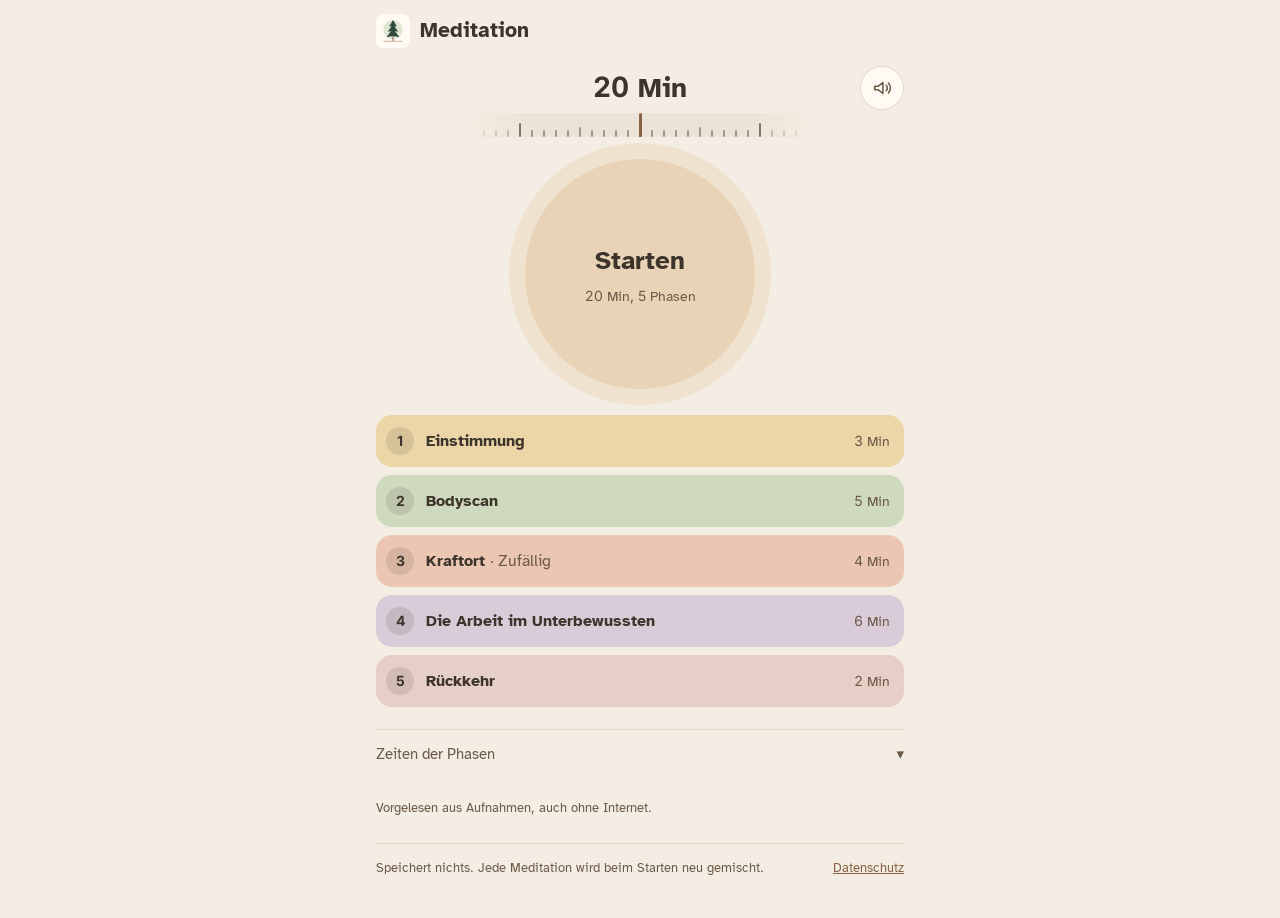
==== index.html @ 46eac55c "Meditations-Ansicht: Klangring und Tannengrün - Statt des Lichtflecks ein Klangring: eine feine Krei" ====
<!doctype html>
<html lang="de">
<head>
<meta charset="utf-8">
<meta name="viewport" content="width=device-width, initial-scale=1">
<title>Meditation</title>
<meta http-equiv="Content-Security-Policy" content="default-src 'none'; script-src 'self'; connect-src 'self'; media-src 'self'; worker-src 'self'; manifest-src 'self'; style-src 'self' 'unsafe-inline'; style-src-elem 'self'; style-src-attr 'unsafe-inline'; img-src 'self' data:; font-src 'self'; base-uri 'none'; form-action 'none'">
<meta name="referrer" content="no-referrer">
<!-- Installierbar als App (manifest.json), offline über sw.js -->
<link rel="manifest" href="manifest.json">
<link rel="icon" href="icons/icon.svg" type="image/svg+xml">
<link rel="apple-touch-icon" href="icons/apple-touch-icon.png">
<meta name="apple-mobile-web-app-title" content="Meditation">
<meta name="theme-color" content="#f4f2ee" media="(prefers-color-scheme: light)">
<meta name="theme-color" content="#12141b" media="(prefers-color-scheme: dark)">
<link rel="preload" href="fonts/AtkinsonHyperlegible-Regular.woff2" as="font" type="font/woff2" crossorigin>
<link rel="preload" href="fonts/AtkinsonHyperlegible-Bold.woff2" as="font" type="font/woff2" crossorigin>
<link rel="preload" href="fonts/InterZiffern-Regular.woff2" as="font" type="font/woff2" crossorigin>
<link rel="preload" href="fonts/InterZiffern-Bold.woff2" as="font" type="font/woff2" crossorigin>
<link rel="stylesheet" href="app.css?v=c49c2e98">
</head>
<body>
<div class="wrap">
  <header>
    <img class="logo" src="icons/icon.svg" width="34" height="34" alt="">
    <h1>Meditation</h1>
    <!-- Nur lokal (Admin): Sprüche und Klänge verwalten. In der veröffentlichten Version unsichtbar -->
    <button class="btn sm admin-btn" id="adminBtn" hidden title="Nur sichtbar, wenn die App lokal geöffnet ist">
      <span aria-hidden="true">⚙️</span> Verwalten</button>
  </header>

  <main>
    <!-- Oben: Gesamtdauer und Hintergrundklang. Darunter die Skala zum Wischen (Wahl B des Inhabers): schmal, beim
         Antippen groß, rastet jede Minute ein -->
    <div class="topbar">
      <output class="dur-value" id="durValue" aria-hidden="true"></output>
      <div class="sound-wrap">
        <button class="sound-btn" aria-haspopup="true" aria-expanded="false"></button>
        <div class="sound-menu" role="menu" aria-label="Hintergrundklang" hidden></div>
      </div>
    </div>
    <div class="ruler-box">
      <div class="ruler" id="ruler" role="slider" tabindex="0" aria-label="Dauer der Meditation"
        aria-valuemin="5" aria-valuemax="90"><div class="ruler-track" id="rulerTrack"></div></div>
      <div class="ruler-needle" aria-hidden="true"></div>
    </div>

    <div class="orb-wrap">
      <button class="start-orb" id="startBtn"><span class="start-label">Starten</span><span class="start-sub" id="startSub"></span></button>
    </div>

    <!-- Phasen als Schalter: dabei oder nicht dabei; die Reihenfolge bleibt immer gleich -->
    <div class="chips" id="chips" role="group" aria-label="Phasen der Meditation"></div>

    <!-- Unten zum Aufklappen: Zeiten der Phasen im Balken, mit Griffen gegeneinander verschieben -->
    <details class="fold" id="fold">
      <summary><span>Zeiten der Phasen</span><span class="chev" aria-hidden="true">▾</span></summary>
      <div id="timeline"></div>
      <p class="fold-hint">Griffe zwischen den Phasen ziehen oder mit den Pfeiltasten verschieben, je 1 Min.
        Die Gesamtdauer bleibt gleich.</p>
    </details>

    <p class="voice-note" id="voiceNote"></p>
  </main>

  <footer>
    <span>Speichert nichts. Jede Meditation wird beim Starten neu gemischt.</span>
    <a href="datenschutz.html">Datenschutz</a>
  </footer>
</div>

<!-- Symbole für den Hintergrundklang (werden per JavaScript in Knopf und Auswahl kopiert) -->
<template id="soundIcons">
  <span data-icon="regen"><svg viewBox="0 0 24 24" aria-hidden="true" fill="none" stroke="currentColor" stroke-width="1.7" stroke-linecap="round" stroke-linejoin="round"><path d="M7 14a4 4 0 1 1 .9-7.9A5 5 0 0 1 17.5 7 3.5 3.5 0 0 1 17 14z"/><path d="M8 17l-1 3M12 17l-1 3M16 17l-1 3"/></svg></span>
  <span data-icon="wald"><svg viewBox="0 0 24 24" aria-hidden="true" fill="none" stroke="currentColor" stroke-width="1.7" stroke-linecap="round" stroke-linejoin="round"><path d="M12 3l5 7h-3l4 6H6l4-6H7z"/><path d="M12 16v5"/></svg></span>
  <span data-icon="wind"><svg viewBox="0 0 24 24" aria-hidden="true" fill="none" stroke="currentColor" stroke-width="1.7" stroke-linecap="round" stroke-linejoin="round"><path d="M3 9h11a3 3 0 1 0-3-3"/><path d="M3 13h15a3 3 0 1 1-3 3"/><path d="M3 17h7"/></svg></span>
  <span data-icon="meer"><svg viewBox="0 0 24 24" aria-hidden="true" fill="none" stroke="currentColor" stroke-width="1.7" stroke-linecap="round" stroke-linejoin="round"><path d="M2 9c2.5-2 5-2 7.5 0s5 2 7.5 0 3.5-1.5 5-1"/><path d="M2 14c2.5-2 5-2 7.5 0s5 2 7.5 0 3.5-1.5 5-1"/><path d="M2 19c2.5-2 5-2 7.5 0s5 2 7.5 0 3.5-1.5 5-1"/></svg></span>
  <span data-icon="aus"><svg viewBox="0 0 24 24" aria-hidden="true" fill="none" stroke="currentColor" stroke-width="1.7" stroke-linecap="round" stroke-linejoin="round"><path d="M4 10v4h4l5 4V6L8 10z"/><path d="M17 10l4 4M21 10l-4 4"/></svg></span>
  <span data-icon="leise"><svg viewBox="0 0 24 24" aria-hidden="true" fill="none" stroke="currentColor" stroke-width="1.7" stroke-linecap="round" stroke-linejoin="round"><path d="M5 10v4h3l4 3.5v-11L8 10z"/><path d="M15.5 10a3 3 0 0 1 0 4"/></svg></span>
  <span data-icon="klang"><svg viewBox="0 0 24 24" aria-hidden="true" fill="none" stroke="currentColor" stroke-width="1.7" stroke-linecap="round" stroke-linejoin="round"><path d="M4 10v4h4l5 4V6L8 10z"/><path d="M16.5 9a4.5 4.5 0 0 1 0 6M19 6.5a8 8 0 0 1 0 11"/></svg></span>
</template>

<!-- Die laufende Meditation: ganzer Bildschirm, ruhig und dunkel -->
<dialog class="session" id="session" aria-labelledby="sPhase">
  <div class="s-wrap">
    <div class="s-top">
      <span class="s-phase" id="sPhase"></span>
      <span class="s-right">
        <span class="s-left" id="sLeft"></span>
        <!-- Dieselbe Klang-Auswahl wie auf der Startseite, auch während der Meditation (Inhaber) -->
        <span class="sound-wrap">
          <button class="sound-btn" aria-haspopup="true" aria-expanded="false"></button>
          <span class="sound-menu" role="menu" aria-label="Hintergrundklang" hidden></span>
        </span>
      </span>
    </div>
    <div class="s-center">
      <div class="s-orb" aria-hidden="true"></div>
      <canvas class="s-ring" id="sRing" aria-hidden="true"></canvas>
      <p class="s-line" id="sLine" aria-live="polite"></p>
    </div>
    <div class="s-bar" id="sBar" aria-hidden="true"></div>
    <div class="s-controls" id="sControls">
      <button class="s-btn" id="sPause" aria-label="Pause" title="Pause">
        <svg viewBox="0 0 24 24" aria-hidden="true" class="i-pause"><path d="M7 5h3.5v14H7zM13.5 5H17v14h-3.5z"/></svg>
        <svg viewBox="0 0 24 24" aria-hidden="true" class="i-play"><path d="M8 5.5v13l11-6.5z"/></svg>
      </button>
      <button class="s-btn" id="sNext" aria-label="Nächste Phase" title="Nächste Phase">
        <svg viewBox="0 0 24 24" aria-hidden="true"><path d="M5 5.5v13l9-6.5zM15.5 5H19v14h-3.5z"/></svg>
      </button>
      <button class="s-btn" id="sEnd" aria-label="Beenden" title="Beenden">
        <svg viewBox="0 0 24 24" aria-hidden="true"><path d="M6.4 5 12 10.6 17.6 5 19 6.4 13.4 12l5.6 5.6-1.4 1.4-5.6-5.6L6.4 19 5 17.6l5.6-5.6L5 6.4z"/></svg>
      </button>
    </div>
    <button class="btn s-done" id="sDone" hidden>Schließen</button>
    <p class="s-hint" id="sHint" aria-live="polite"></p>
  </div>
</dialog>

<!-- Admin-Bereich (nur lokal): links die Phasen und Klänge als Reiter, rechts deren Einträge -->
<dialog class="admin" id="adminDlg" aria-labelledby="admTitle">
  <div class="adm-card">
    <!-- Kopfleiste mit einer Statuszeile (Variante A des Inhabers, Oktober 2026): gespeichert, vertont, veröffentlicht -->
    <div class="adm-head">
      <h2 id="admTitle">Sprüche und Klänge</h2>
      <div class="adm-state" role="status" aria-live="polite">
        <span class="adm-status" id="admStatus"></span>
        <span class="adm-rec-text" id="admRecText"></span>
        <button class="link" id="admRecBtn" hidden>Jetzt vertonen</button>
        <button class="link" id="admRecStop" hidden>Vertonung abbrechen</button>
        <a class="link" id="admElText" hidden title="Diese Datei in ElevenLabs Studio hochladen und als eine MP3 exportieren; der Export wird aus dem Download-Ordner von selbst übernommen">Text für ElevenLabs</a>
        <button class="link" id="admElSearch" hidden title="Sucht im Download-Ordner nach dem Export aus ElevenLabs Studio und übernimmt ihn">Nach ElevenLabs-Downloads suchen</button>
      </div>
      <button class="btn sm primary" id="publishBtn">Veröffentlichen</button>
      <button class="btn sm" id="admClose">Fertig</button>
      <span class="adm-rec-bar" id="admRecBar" role="progressbar" aria-label="Fortschritt der Vertonung" aria-valuemin="0"
        aria-valuemax="100" aria-valuenow="0" hidden><span class="adm-rec-fill" id="admRecFill"></span></span>
    </div>
    <!-- Roter Hinweis, wenn nicht gespeichert werden konnte bzw. ein ungespeicherter Stand im Browser liegt -->
    <div class="adm-alert" id="admAlert" hidden role="alert">
      <span id="admAlertText"></span>
      <button class="btn sm" id="admAlertRestore" hidden>Wiederherstellen</button>
      <button class="btn sm" id="admAlertDrop" hidden>Verwerfen</button>
      <button class="btn sm" id="admAlertReload" hidden>Seite neu laden</button>
    </div>
    <div class="adm-body">
      <div class="adm-tabs" id="admTabs" role="tablist" aria-label="Phasen und Klänge"></div>
      <section class="adm-panel" id="admPanel" role="tabpanel"></section>
    </div>
  </div>
</dialog>

<!-- Veröffentlichen: erst die Änderungen zeigen; nach „Ja“ übernimmt der Helfer, die Statuszeile zeigt den Fortschritt -->
<dialog class="publish" id="publishDlg" aria-labelledby="pubTitle">
  <h2 id="pubTitle">Für alle veröffentlichen</h2>
  <div id="pubBody"></div>
  <div class="pub-btns">
    <button class="btn primary" id="pubYes" hidden>Ja, für alle veröffentlichen</button>
    <button class="btn" id="pubNo">Abbrechen</button>
  </div>
</dialog>

<!-- Frühere Stände: Sicherungen, die der Admin-Helfer bei jedem Speichern anlegt -->
<dialog class="publish" id="backupDlg" aria-labelledby="bkTitle">
  <h2 id="bkTitle">Frühere Stände</h2>
  <p class="adm-hint">Bei jedem Speichern legt der Admin-Helfer den bisherigen Stand als Sicherung ab. Beim Wiederherstellen
    wird auch der aktuelle Stand vorher gesichert, es geht also nichts verloren.</p>
  <ul class="bk-list" id="bkList"></ul>
  <div class="pub-btns"><button class="btn" id="bkClose">Schließen</button></div>
</dialog>

<!-- Rückfrage vor dem Löschen einer Gruppe (rot, „Abbrechen“ vorausgewählt) -->
<dialog class="confirm" id="confirmDlg" aria-labelledby="cfTitle" aria-describedby="cfText">
  <div class="cf-head"><span class="cf-icon" aria-hidden="true">!</span><h2 id="cfTitle"></h2></div>
  <p id="cfText"></p>
  <div class="cf-btns">
    <button class="btn" id="cfCancel" autofocus>Abbrechen</button>
    <button class="btn" id="cfKeep">Nur Gruppe auflösen, Sprüche behalten</button>
    <button class="btn danger" id="cfDelete"></button>
  </div>
</dialog>

<div class="toast" id="toast" role="status"><span id="toastMsg"></span><button class="link" id="toastUndo" hidden>Rückgängig</button></div>

<!-- Neue Version der Offline-Kopie: erst auf Klick übernehmen, nie mitten in einer Meditation -->
<div class="update-bar" id="updateBar" hidden role="status">
  <span>Neue Version verfügbar.</span>
  <button class="btn sm" id="updateReload">Neu laden</button>
  <button class="link" id="updateLater">Später</button>
</div>

<script src="js/phasen.js?v=4a1758aa"></script>
<script src="js/texte.js?v=fa937935"></script>
<script src="config.js?v=e29ba6e3"></script>
<script src="js/zustand.js?v=010f5d0c"></script>
<script src="js/aufnahmen.js?v=d3c4027a"></script>
<script src="js/stimme.js?v=0b24a166"></script>
<script src="js/meldungen.js?v=7c55a041"></script>
<script src="js/plan.js?v=9697c613"></script>
<script src="js/sitzung.js?v=15b16757"></script>
<script src="js/klangring.js?v=e7b8ebaf"></script>
<script src="js/bedienung.js?v=7541e4ad"></script>
<script src="js/admin.js?v=42a9ed27"></script>
<script src="js/start.js?v=bf25bd92"></script>
</body>
</html>
---- app.css ----
/* Meditation – Styles. Startseite nach Wahl des Inhabers (Oktober 2026): Variante C
   (großer Startkreis, Phasen als Schalter) hell in erdigen Pastelltönen, Minuten mit Plus/Minus (Variante A). */

/* Atkinson Hyperlegible (Braille Institute, OFL): für gute Lesbarkeit gebaut. Herkunft: fonts/QUELLE.md */
@font-face {
  font-family: "Atkinson Hyperlegible"; font-style: normal; font-weight: 400; font-display: swap;
  src: url("fonts/AtkinsonHyperlegible-Regular.woff2") format("woff2");
}
@font-face {
  font-family: "Atkinson Hyperlegible"; font-style: normal; font-weight: 700; font-display: swap;
  src: url("fonts/AtkinsonHyperlegible-Bold.woff2") format("woff2");
}
/* Ziffern aus Inter: klare Null ohne Schrägstrich (Inhaber, Oktober 2026). Nur 0–9 , . : – */
@font-face {
  font-family: "Ziffern"; font-style: normal; font-weight: 400; font-display: swap;
  src: url("fonts/InterZiffern-Regular.woff2") format("woff2");
  unicode-range: U+0030-0039, U+002C, U+002E, U+003A, U+2013;
}
@font-face {
  font-family: "Ziffern"; font-style: normal; font-weight: 700; font-display: swap;
  src: url("fonts/InterZiffern-Bold.woff2") format("woff2");
  unicode-range: U+0030-0039, U+002C, U+002E, U+003A, U+2013;
}

/* Erdige Pastelltöne (Wahl des Inhabers). Schrift auf allen Flächen mind. 4,5:1 (geprüft) */
:root {
  --bg: #f4ede3;
  --surface: #fffaf3;
  --text: #3d342b;
  --muted: #6b5a48;
  --border: #e3d7c6;
  --accent: #8a6246;        /* Terrakotta-Braun */
  --accent-soft: #ecdfcd;
  --on-accent: #fff;
  --orb: #e9d3b6; --orb-ring: #efe2cf;
  /* Phasen: Ocker, Salbei, Ton, Lavendelgrau, Staubrosa */
  --p1: #ecd6a8; --p2: #cfd9bd; --p3: #ebc7b3; --p4: #d9cbd8; --p5: #e6cfc7;
  /* Phasenfarben für die dunkle Meditations-Ansicht (immer dunkel) */
  --p1-dark: #d9b47a; --p2-dark: #a9bf93; --p3-dark: #d9a08a; --p4-dark: #b9a6c4; --p5-dark: #d6a9a0;
}
@media (prefers-color-scheme: dark) {
  :root {
    --bg: #1d1814;
    --surface: #28211b;
    --text: #efe6da;
    --muted: #b8a993;
    --border: #3a3027;
    --accent: #d9b48f;
    --accent-soft: #3a2f25;
    --on-accent: #1d1814;
    --orb: #4a3b2c; --orb-ring: #33291f;
    --p1: #5a4a2e; --p2: #435038; --p3: #5a3f33; --p4: #4a3f4c; --p5: #563e3a;
  }
}

* { box-sizing: border-box; }
body {
  margin: 0;
  -webkit-text-size-adjust: 100%;
  background: var(--bg);
  color: var(--text);
  font: 16px/1.55 "Ziffern", "Atkinson Hyperlegible", system-ui, -apple-system, "Segoe UI", Roboto, sans-serif;
}
:focus-visible { outline: 2px solid var(--accent); outline-offset: 2px; }
b, strong, h1, .start-label, .chip-name { font-weight: 700; font-synthesis: none; }
[hidden] { display: none !important; }
.wrap { max-width: 560px; margin: 0 auto; padding: max(14px, env(safe-area-inset-top)) 16px 40px; }
header { display: flex; align-items: center; gap: 10px; }
.logo { width: 34px; height: 34px; flex: none; }
header h1 { margin: 0; font-size: 21px; line-height: 1.2; }
.btn {
  display: inline-flex; align-items: center; justify-content: center; gap: 6px;
  min-height: 44px; border: 1px solid var(--border); background: var(--surface); color: var(--text);
  padding: 8px 16px; border-radius: 12px; font: inherit; font-size: 15px; cursor: pointer;
}
.btn.sm { min-height: 36px; padding: 5px 12px; font-size: 14px; }
.link { border: 0; background: none; padding: 4px 0; font: inherit; font-size: 14px; color: var(--accent); cursor: pointer; text-decoration: underline; }

/* ---------- Oben: Dauer und Hintergrundklang ---------- */
.topbar { display: flex; align-items: center; justify-content: center; gap: 14px; margin: 18px 0 4px; position: relative; }
.dur-value { min-width: 112px; text-align: center; font-size: 28px; font-weight: 700; font-synthesis: none; font-variant-numeric: tabular-nums; }
.topbar .sound-wrap { position: absolute; right: 0; }

/* Skala zum Wischen (Wahl B des Inhabers): klein und schmal, beim Berühren groß. Waagrecht scrollender Streifen mit
   Scroll-Snap (am iPhone mit Schwung, rastet jede Minute ein). Die Striche bleiben gleich breit, nur die Höhe
   wächst, damit der Wert unter der Nadel beim Vergrößern nicht springt. */
.ruler-box { position: relative; margin: 0 auto; max-width: 340px; }
.ruler {
  --tick: 12px;
  height: 24px; overflow-x: auto; overflow-y: hidden; scroll-snap-type: x mandatory; overscroll-behavior-x: contain;
  scrollbar-width: none; touch-action: pan-x; cursor: grab; border-radius: 12px;
  background: color-mix(in srgb, var(--accent) 7%, transparent);
  -webkit-mask: linear-gradient(90deg, transparent, #000 18%, #000 82%, transparent);
          mask: linear-gradient(90deg, transparent, #000 18%, #000 82%, transparent);
  transition: height .18s ease-out, background .18s;
}
.ruler::-webkit-scrollbar { display: none; }
.ruler.big { height: 64px; background: color-mix(in srgb, var(--accent) 12%, transparent); cursor: grabbing; }
.ruler:focus-visible { outline: 2px solid var(--accent); outline-offset: 2px; }
.ruler-track { display: flex; align-items: flex-end; height: 100%; width: max-content; padding: 0 calc(50% - var(--tick) / 2); }
.tick {
  flex: none; width: var(--tick); height: 100%; scroll-snap-align: center; position: relative;
  display: flex; justify-content: center; align-items: flex-end;
}
.tick::after { content: ""; width: 1.5px; height: 30%; background: color-mix(in srgb, var(--muted) 55%, transparent); border-radius: 1px; transition: height .18s; }
.tick.mid::after { height: 45%; }
.tick.major::after { height: 60%; background: var(--muted); }
.tick b { position: absolute; top: 2px; font-size: 0; color: var(--muted); transition: font-size .18s; }
.ruler.big .tick::after { height: 26%; }
.ruler.big .tick.mid::after { height: 38%; }
.ruler.big .tick.major::after { height: 46%; }
.ruler.big .tick b { font-size: 13px; top: 6px; }
.ruler-needle {
  position: absolute; left: 50%; top: 0; bottom: 0; width: 3px; margin-left: -1.5px; border-radius: 2px;
  background: var(--accent); pointer-events: none;
}
.sound-btn {
  width: 44px; height: 44px; border-radius: 50%; border: 1px solid var(--border); background: var(--surface);
  color: var(--muted); display: grid; place-items: center; cursor: pointer; padding: 0;
}
.sound-btn svg, .sound-menu svg { width: 22px; height: 22px; }
.sound-btn.on { background: var(--accent); border-color: var(--accent); color: var(--on-accent); }
.sound-menu {
  position: absolute; right: 0; top: 52px; z-index: 5; min-width: 210px; padding: 6px;
  background: var(--surface); border: 1px solid var(--border); border-radius: 14px;
  box-shadow: 0 10px 28px rgba(60, 40, 20, .16); display: flex; flex-direction: column;
}
.sound-menu button {
  display: flex; align-items: center; gap: 10px; min-height: 44px; padding: 6px 10px; border: 0; border-radius: 10px;
  background: transparent; color: var(--text); font: inherit; font-size: 15px; cursor: pointer; text-align: left;
}
.sound-menu button:hover { background: var(--accent-soft); }
.sound-menu button[aria-checked="true"] { color: var(--accent); font-weight: 700; font-synthesis: none; }
.sound-menu button[aria-checked="true"]::after { content: "✓"; margin-left: auto; }
/* Lautstärke des Hintergrundklangs: waagrechter Regler unter der Auswahl, leise links, laut rechts */
.vol {
  display: flex; align-items: center; gap: 8px; min-height: 48px; margin-top: 4px; padding: 6px 8px 2px;
  border-top: 1px solid var(--border); color: var(--muted);
}
.vol svg { width: 20px; height: 20px; flex: none; }
.vol input { flex: 1; min-width: 0; height: 32px; margin: 0; accent-color: var(--accent); cursor: pointer; }
.vol input:disabled { opacity: .35; cursor: default; }

/* ---------- Großer Startkreis ---------- */
.orb-wrap { display: grid; place-items: center; padding: 22px 0 26px; }
.start-orb {
  width: min(62vw, 230px); aspect-ratio: 1; border-radius: 50%; border: 0; cursor: pointer;
  background: var(--orb); color: var(--text); box-shadow: 0 0 0 16px var(--orb-ring);
  display: flex; flex-direction: column; align-items: center; justify-content: center; gap: 4px;
  font: inherit; transition: transform .2s;
}
.start-orb:hover { transform: scale(1.02); }
.start-orb:focus-visible { outline: 3px solid var(--accent); outline-offset: 22px; }
.start-label { font-size: 26px; }
.start-sub { font-size: 14px; color: var(--muted); }
@media (prefers-reduced-motion: no-preference) {
  .start-orb { animation: idle 10s ease-in-out infinite; }
  @keyframes idle { 0%, 100% { box-shadow: 0 0 0 12px var(--orb-ring); } 50% { box-shadow: 0 0 0 20px var(--orb-ring); } }
}

/* ---------- Phasen als Schalter ---------- */
.chips { display: flex; flex-direction: column; gap: 8px; }
.chip {
  display: grid; grid-template-columns: 30px minmax(0, 1fr) auto; align-items: center; gap: 10px;
  min-height: 52px; padding: 8px 14px 8px 10px; border: 0; border-radius: 16px;
  background: var(--ph); color: var(--text); font: inherit; font-size: 16px; text-align: left; cursor: pointer;
}
.chip-no {
  width: 28px; height: 28px; border-radius: 50%; display: grid; place-items: center;
  background: color-mix(in srgb, var(--text) 12%, transparent); font-size: 14px; font-weight: 700; font-synthesis: none;
}
.chip-min { font-size: 14px; color: var(--muted); font-variant-numeric: tabular-nums; }
/* Nicht dabei: gestrichelt wie im Retro-Cockpit, nichts durchgestrichen */
.chip.off { background: transparent; border: 1.5px dashed color-mix(in srgb, var(--muted) 55%, transparent); color: var(--muted); }
.chip.off .chip-no { background: transparent; border: 1.5px dashed color-mix(in srgb, var(--muted) 55%, transparent); }
.chip.off .chip-name { font-weight: 400; }
/* Kraftort-Auswahl (Variante C): Orte als Knöpfe unter der Phase, erst nach Antippen sichtbar */
.chip-place { font-weight: 400; color: var(--muted); }
.places { display: flex; flex-wrap: wrap; gap: 8px; margin: -2px 0 4px 40px; }
.place {
  min-height: 44px; padding: 6px 16px; border-radius: 22px; border: 1.5px solid color-mix(in srgb, var(--accent) 45%, transparent);
  background: var(--surface); color: var(--text); font: inherit; font-size: 15px; cursor: pointer;
}
.place.on { background: var(--accent); border-color: var(--accent); color: var(--on-accent, #fff); font-weight: 700; font-synthesis: none; }
.place-off { border-style: dashed; color: var(--muted); }

/* ---------- Unten: Zeiten der Phasen zum Aufklappen ---------- */
.fold { margin-top: 22px; border-top: 1px solid var(--border); }
.fold summary {
  display: flex; justify-content: space-between; align-items: center; min-height: 48px; cursor: pointer;
  list-style: none; color: var(--muted); font-size: 15px;
}
.fold summary::-webkit-details-marker { display: none; }
.fold .chev { display: inline-block; transition: transform .15s; }
.fold[open] .chev { transform: rotate(180deg); }
.tl-bar { display: flex; height: 58px; border-radius: 12px; overflow: hidden; touch-action: none; }
.tl-seg {
  min-width: 0; padding: 6px 8px; background: var(--ph); display: flex; flex-direction: column; justify-content: center;
  font-size: 13px; line-height: 1.25; overflow: hidden;
}
.tl-name { font-weight: 700; font-synthesis: none; white-space: nowrap; overflow: hidden; text-overflow: ellipsis; }
.tl-min { color: var(--muted); white-space: nowrap; }
.tl-grip {
  flex: none; width: 14px; margin: 0 -4px; z-index: 1; cursor: ew-resize; position: relative;
  display: grid; place-items: center; touch-action: none;
}
.tl-grip::before { content: ""; width: 4px; height: 26px; border-radius: 2px; background: var(--accent); opacity: .55; }
.tl-grip:hover::before, .tl-grip.dragging::before, .tl-grip:focus-visible::before { opacity: 1; }
.tl-grip:focus-visible { outline: none; }
.fold-hint { margin: 8px 0 0; color: var(--muted); font-size: 13px; }

.voice-note { color: var(--muted); font-size: 13px; margin: 20px 0 0; }
.voice-note a { color: var(--accent); }
footer {
  display: flex; flex-wrap: wrap; justify-content: space-between; gap: 6px 16px;
  margin-top: 24px; padding-top: 14px; border-top: 1px solid var(--border); color: var(--muted); font-size: 13px;
}
footer a { color: var(--accent); }

/* ---------- Laufende Meditation ----------
   Ganzer Bildschirm, immer dunkel und ruhig. Der Kreis atmet langsam (etwa 6 Atemzüge pro Minute). */
dialog.session {
  --s-text: #ece9e2; --s-muted: #a9b8ad; --ct: var(--p1-dark);
  width: 100%; height: 100%; max-width: none; max-height: none; margin: 0; padding: 0; border: 0;
  /* Tannengrün wie im App-Symbol (Wahl des Inhabers, Variante C, Oktober 2026) */
  background: radial-gradient(120% 90% at 50% 40%, #2f4a3a 0%, #213529 55%, #14211a 100%);
  color: var(--s-text);
}
dialog.session::backdrop { background: #14211a; }
.s-wrap {
  height: 100%; display: flex; flex-direction: column; align-items: center;
  padding: max(20px, env(safe-area-inset-top)) 20px max(20px, env(safe-area-inset-bottom));
}
.s-top { width: 100%; max-width: 720px; display: flex; justify-content: space-between; gap: 12px; font-size: 16px; }
.s-phase { font-weight: 700; color: var(--ct); transition: color 1.5s; min-width: 0; overflow: hidden; text-overflow: ellipsis; white-space: nowrap; }
.s-left { color: var(--s-muted); font-variant-numeric: tabular-nums; }
.s-top { align-items: center; }
/* Restzeit bleibt immer sichtbar; bei Platzmangel (iPhone) wird der Phasenname gekürzt, nie die Zeit */
.s-right { display: inline-flex; align-items: center; gap: 12px; flex: none; }
.s-left { white-space: nowrap; }
/* Klang-Auswahl in der dunklen Meditations-Ansicht */
.session .sound-wrap { position: relative; }
.session .sound-btn { background: rgba(255, 255, 255, .06); border-color: rgba(255, 255, 255, .22); color: var(--s-text); }
.session .sound-btn.on { background: rgba(255, 255, 255, .16); color: var(--s-text); border-color: rgba(255, 255, 255, .4); }
.session .sound-menu { background: #22382c; border-color: rgba(255, 255, 255, .14); box-shadow: 0 10px 28px rgba(0, 0, 0, .4); }
.session .sound-menu button { color: var(--s-text); }
.session .sound-menu button:hover { background: rgba(255, 255, 255, .08); }
.session .sound-menu button[aria-checked="true"] { color: #e8c9a0; }
.session .vol { border-color: rgba(255, 255, 255, .14); color: var(--s-muted); }
.session .vol input { accent-color: #e8c9a0; }
.s-center { flex: 1; width: 100%; display: grid; place-items: center; position: relative; }
.s-orb {
  position: absolute; width: min(62vw, 340px); aspect-ratio: 1; border-radius: 50%;
  background: radial-gradient(circle, color-mix(in srgb, var(--ct) 30%, transparent) 0%, color-mix(in srgb, var(--ct) 8%, transparent) 60%, transparent 72%);
  animation: breathe 10s ease-in-out infinite; transition: background 1.5s;
}
@keyframes breathe { 0%, 100% { transform: scale(.82); } 50% { transform: scale(1); } }
/* Klangring (Variante B des Inhabers): ersetzt den Lichtfleck, atmet wie er; bei „Bewegung reduzieren“ bleibt .s-orb */
.s-ring { position: absolute; width: min(62vw, 340px); aspect-ratio: 1; display: none; animation: breathe 10s ease-in-out infinite; }
dialog.session.has-ring .s-ring { display: block; }
dialog.session.has-ring .s-orb { display: none; }
dialog.session.paused .s-ring { animation-play-state: paused; }
dialog.session.paused .s-orb { animation-play-state: paused; }
.s-line {
  position: relative; max-width: 26ch; margin: 0; text-align: center;
  font-size: clamp(22px, 5.2vw, 32px); line-height: 1.4; text-wrap: balance;
}
.s-line.in { animation: lineIn 1.8s ease; }
@keyframes lineIn { from { opacity: 0; transform: translateY(6px); } to { opacity: 1; transform: none; } }
.s-bar { width: 100%; max-width: 720px; display: flex; gap: 4px; margin: 16px 0 18px; }
.s-seg { height: 4px; border-radius: 2px; background: rgba(255, 255, 255, .14); overflow: hidden; }
.s-fill { display: block; height: 100%; width: 0; background: var(--ct); }
.s-controls { display: flex; gap: 22px; }
.s-btn {
  width: 60px; height: 60px; border-radius: 50%; border: 1px solid rgba(255, 255, 255, .22);
  background: rgba(255, 255, 255, .06); color: var(--s-text); cursor: pointer;
  display: grid; place-items: center;
}
.s-btn:hover { background: rgba(255, 255, 255, .12); }
.s-btn svg { width: 26px; height: 26px; fill: currentColor; }
.s-btn:focus-visible { outline: 2px solid var(--s-text); outline-offset: 3px; }
.s-btn .i-play, dialog.session.paused .s-btn .i-pause { display: none; }
dialog.session.paused .s-btn .i-play { display: block; }
#sEnd.armed { border-color: var(--p5-dark); color: var(--p5-dark); }
.s-done { background: rgba(255, 255, 255, .08); border-color: rgba(255, 255, 255, .25); color: var(--s-text); min-width: 160px; }
.s-hint { min-height: 1.5em; margin: 12px 0 0; color: var(--s-muted); font-size: 14px; }
@media (prefers-reduced-motion: reduce) {
  .s-orb { animation: none; transform: scale(.9); }
  .s-line.in { animation: none; }
}

/* ---------- Admin-Bereich (nur lokal) ----------
   Wie „Methoden verwalten“ im Retro-Cockpit: links Reiter, rechts die Einträge; am Handy Reiter oben zum Wischen */
header .admin-btn { margin-left: auto; }
dialog.admin {
  width: min(980px, 100vw - 24px); height: min(760px, 100dvh - 24px); max-width: none; max-height: none;
  padding: 0; border: 1px solid var(--border); border-radius: 18px; background: var(--surface); color: var(--text);
}
dialog.admin::backdrop { background: rgba(40, 30, 20, .35); }
.adm-card { display: flex; flex-direction: column; height: 100%; }
.adm-head { position: relative; display: flex; flex-wrap: wrap; align-items: center; gap: 6px 14px; padding: 14px 18px; border-bottom: 1px solid var(--border); }
.adm-head h2 { margin: 0; font-size: 19px; }
/* Statuszeile (Variante A): gespeichert · vertont, rechts davon der Knopf mit der Zahl der offenen Änderungen */
.adm-state { flex: 1 1 260px; min-width: 0; display: flex; flex-wrap: wrap; align-items: baseline; gap: 2px 10px; font-size: 14px; color: var(--muted); }
.adm-state .link { min-height: 0; padding: 0; font-size: 14px; }
.adm-status { font-size: 14px; color: var(--muted); }
/* Nicht gespeichert / liegengebliebener Entwurf: rot und deutlich */
.adm-alert { display: flex; flex-wrap: wrap; align-items: center; gap: 8px 12px; padding: 10px 18px; background: var(--danger); color: var(--on-danger); font-weight: 700; font-synthesis: none; }
.adm-alert span { flex: 1 1 280px; }
.adm-alert .btn { background: transparent; color: inherit; border: 2px solid currentColor; }
.bk-list { list-style: none; margin: 8px 0 14px; padding: 0; max-height: 50dvh; overflow-y: auto; display: flex; flex-direction: column; gap: 6px; }
.bk-list li { display: flex; justify-content: space-between; align-items: center; gap: 10px; padding: 8px 10px; border: 1px solid var(--border); border-radius: 10px; }
/* Vertonung: Text in der Statuszeile, feiner Balken am unteren Rand der Kopfleiste */
.adm-rec-text { font-variant-numeric: tabular-nums; }
.adm-rec-text.warn { color: var(--danger); font-weight: 700; font-synthesis: none; }
.adm-rec-bar { position: absolute; left: 0; right: 0; bottom: -1px; height: 4px; overflow: hidden; background: color-mix(in srgb, var(--accent) 18%, var(--surface)); }
.adm-rec-fill { display: block; height: 100%; width: 0; background: var(--accent); transition: width .45s linear; }
.adm-rec-bar[hidden] { display: none; }
#publishBtn.done { background: transparent; color: var(--text); border-color: var(--border); }
.adm-norec { display: inline-block; margin-left: 8px; padding: 0 6px; border-radius: 6px; background: var(--accent-soft); color: var(--accent); font-size: 12px; }
/* Summe unter den Reitern: so lange ohne Wiederholung (Inhaber) */
.adm-total { flex: none; margin-top: 10px; padding: 10px 10px 4px; border-top: 1px solid var(--border); display: flex; flex-direction: column; gap: 2px; font-size: 13px; color: var(--muted); }
.adm-total b { font-size: 20px; color: var(--text); font-variant-numeric: tabular-nums; }
.adm-total-note { font-size: 12px; }
.adm-status.ok { color: #4a7546; }
.adm-status.warn { color: #9a4a2a; font-weight: 700; font-synthesis: none; }
.adm-body { flex: 1; min-height: 0; display: grid; grid-template-columns: 230px minmax(0, 1fr); }
.adm-tabs { display: flex; flex-direction: column; gap: 4px; padding: 12px; border-right: 1px solid var(--border); overflow-y: auto; }
.adm-tab {
  flex: none;   /* nie zusammendrücken (sonst überlappen die Reiter bei hoher Kopfleiste), lieber scrollen */
  display: grid; grid-template-columns: 26px minmax(0, 1fr) auto; align-items: center; gap: 8px;
  min-height: 46px; padding: 6px 10px; border: 0; border-radius: 12px; background: transparent; color: var(--text);
  font: inherit; font-size: 15px; text-align: left; cursor: pointer;
}
.adm-tab:hover { background: var(--accent-soft); }
/* Ziel beim Ziehen eines Spruchs auf einen anderen Reiter */
.adm-tab.drop { outline: 2px dashed var(--accent); outline-offset: -2px; background: var(--accent-soft); }
.adm-row.over-tab { opacity: .6; }
.adm-phase-pick { display: inline-flex; align-items: center; gap: 6px; color: var(--muted); font-size: 14px; margin-right: auto; }
.adm-phase-pick select { font: inherit; font-size: 14px; padding: 6px 8px; border: 1px solid var(--border); border-radius: 8px; background: var(--surface); color: var(--text); }
.adm-tab[aria-selected="true"] { background: var(--ph); font-weight: 700; font-synthesis: none; }
.adm-tab-no { width: 26px; height: 26px; border-radius: 50%; display: grid; place-items: center; font-size: 13px;
  background: color-mix(in srgb, var(--text) 10%, transparent); }
.adm-count { font-size: 13px; color: var(--muted); font-weight: 400; }
.adm-panel { overflow-y: auto; padding: 12px 18px 24px; }
.adm-tab { grid-template-areas: "no name count" "no dur dur"; }
.adm-tab-no { grid-area: no; } .adm-tab-name { grid-area: name; } .adm-count { grid-area: count; }
.adm-tab-dur { grid-area: dur; font-size: 12px; color: var(--muted); font-weight: 400; font-variant-numeric: tabular-nums; }
.adm-dur { display: block; color: var(--muted); font-size: 12px; font-variant-numeric: tabular-nums; }
.adm-hint { margin: 2px 0 10px; color: var(--muted); font-size: 13px; }
.adm-list { list-style: none; margin: 0; padding: 0; display: flex; flex-direction: column; gap: 6px; }
.adm-row {
  display: grid; grid-template-columns: 34px 26px minmax(0, 1fr) auto; align-items: center; gap: 6px;
  min-height: 52px; padding: 4px 6px 4px 2px; border: 1px solid var(--border); border-radius: 12px; background: var(--bg);
}
.adm-row.off .adm-text { color: var(--muted); text-decoration: none; font-style: italic; }
.adm-row.dragging { position: relative; z-index: 2; border-color: var(--accent); box-shadow: 0 10px 24px rgba(60, 40, 20, .18); background: var(--surface); }
.adm-row.editing { grid-template-columns: 26px minmax(0, 1fr); padding: 8px 10px; }
.adm-drag {
  width: 34px; height: 44px; border: 0; background: transparent; color: var(--muted); font-size: 20px;
  cursor: grab; touch-action: none; border-radius: 8px; user-select: none; -webkit-user-select: none;
}
.adm-drag:hover, .adm-drag:focus-visible { background: var(--accent-soft); color: var(--accent); }
.adm-row.dragging .adm-drag { cursor: grabbing; }
body.adm-dragging { cursor: grabbing; user-select: none; -webkit-user-select: none; }
.adm-no { color: var(--muted); font-size: 13px; text-align: right; font-variant-numeric: tabular-nums; }
.adm-text { line-height: 1.4; padding: 4px 0; overflow-wrap: anywhere; }
.adm-actions { display: inline-flex; align-items: center; gap: 2px; }
.adm-icon {
  width: 40px; height: 44px; border: 0; border-radius: 8px; background: transparent; color: var(--muted);
  font-size: 16px; cursor: pointer;
}
.adm-icon:hover { background: var(--accent-soft); color: var(--accent); }
.adm-icon[aria-pressed="true"] { background: var(--accent); color: var(--on-accent); }
.adm-sound-icon { display: grid; place-items: center; color: var(--muted); }
.adm-sound-icon svg { width: 22px; height: 22px; }
.adm-list .adm-row[data-sound-id] { grid-template-columns: 34px minmax(0, 1fr) auto; }
/* Schalter (aktiv / deaktiviert): echtes Kästchen, unsichtbar über der Fläche */
.switch { position: relative; display: inline-block; width: 46px; height: 44px; cursor: pointer; }
.switch input { position: absolute; inset: 0; opacity: 0; margin: 0; cursor: pointer; }
.switch span {
  position: absolute; left: 4px; top: 12px; width: 38px; height: 20px; border-radius: 10px;
  background: color-mix(in srgb, var(--muted) 35%, transparent); transition: background .15s;
}
.switch span::after {
  content: ""; position: absolute; left: 2px; top: 2px; width: 16px; height: 16px; border-radius: 50%;
  background: var(--surface); transition: transform .15s;
}
.switch input:checked + span { background: var(--accent); }
.switch input:checked + span::after { transform: translateX(18px); }
.switch input:focus-visible + span { outline: 2px solid var(--accent); outline-offset: 2px; }
.adm-edit { display: flex; flex-direction: column; gap: 8px; }
.adm-edit textarea, .adm-add textarea {
  width: 100%; font: inherit; font-size: 16px; line-height: 1.4; padding: 8px 10px; resize: vertical;
  border: 1px solid var(--border); border-radius: 10px; background: var(--surface); color: var(--text);
}
.adm-edit-btns { display: flex; flex-wrap: wrap; align-items: center; gap: 8px; }
.btn.primary { background: var(--accent); border-color: var(--accent); color: var(--on-accent); font-weight: 700; font-synthesis: none; }
.adm-add { display: flex; flex-direction: column; gap: 8px; margin-top: 14px; padding-top: 12px; border-top: 1px solid var(--border); }
.adm-add textarea { flex: 1; }
.adm-empty { color: var(--muted); font-style: italic; padding: 10px 4px; }
.adm-set-title { margin: 6px 0 2px; font-size: 17px; }
.adm-set-row { display: flex; flex-wrap: wrap; align-items: center; gap: 10px 14px; margin: 10px 0; }
.adm-set-row input[type="range"] { flex: 1 1 220px; accent-color: var(--accent); height: 32px; }
.adm-set-num { display: inline-flex; align-items: center; gap: 4px; }
.adm-set-num input { width: 70px; font: inherit; font-size: 16px; padding: 6px 8px; border: 1px solid var(--border); border-radius: 8px; background: var(--surface); color: var(--text); text-align: right; }
/* Stimme: Programm als Umschalter, Stimmen als Zeilen mit Hörprobe und „Wählen“ */
.adm-seg { display: inline-flex; flex-wrap: wrap; gap: 4px; margin: 8px 0 10px; padding: 4px; border-radius: 12px; background: var(--accent-soft); }
.adm-seg-btn { min-height: 44px; padding: 6px 16px; border: 0; border-radius: 9px; background: transparent; color: var(--text); font: inherit; font-size: 15px; cursor: pointer; }
.adm-seg-btn.on { background: var(--surface); font-weight: 700; font-synthesis: none; }
.adm-list.adm-voices .adm-row { grid-template-columns: 40px minmax(0, 1fr) auto; }
.adm-voices .adm-row.chosen { border-color: var(--accent); border-width: 1.5px; }
.adm-chosen { padding: 0 10px; color: var(--accent); font-weight: 700; font-synthesis: none; font-size: 14px; }
.adm-icon.playing { background: var(--accent); color: var(--on-accent); }
.adm-icon:disabled { opacity: .35; cursor: default; }
.adm-set-out { min-width: 4em; font-variant-numeric: tabular-nums; font-size: 16px; }
.adm-voices + .adm-hint { margin-top: 8px; }
/* Gruppen als Karten (Wahl B des Inhabers): Kopf mit Griff, Auf-/Zuklappen, Name, Zahl und Dauer, Schalter, Umbenennen, Auflösen */
.adm-group { list-style: none; border: 1.5px solid var(--border); border-radius: 14px; background: color-mix(in srgb, var(--accent) 5%, var(--surface)); padding: 4px 6px 6px; }
.adm-group.dragging { position: relative; z-index: 2; border-color: var(--accent); box-shadow: 0 10px 24px rgba(60, 40, 20, .18); }
.adm-group.off { background: transparent; border-style: dashed; }
.adm-group.off .adm-group-name { color: var(--muted); font-style: italic; }
.adm-group-head { display: grid; grid-template-columns: 34px minmax(0, 1fr) auto auto; align-items: center; gap: 6px; min-height: 48px; }
.adm-group-name {
  display: inline-flex; align-items: center; gap: 8px; min-height: 44px; padding: 0 6px; border: 0; border-radius: 8px;
  background: transparent; color: var(--text); font: inherit; font-size: 16px; font-weight: 700; font-synthesis: none;
  text-align: left; cursor: pointer; min-width: 0;
}
.adm-group-name:hover { background: var(--accent-soft); }
.adm-group-name .chev { display: inline-block; transition: transform .15s; color: var(--muted); font-size: 13px; }
.adm-group.collapsed .adm-group-name .chev { transform: rotate(-90deg); }
.adm-group-info { color: var(--muted); font-size: 13px; white-space: nowrap; font-variant-numeric: tabular-nums; }
.adm-group-list { list-style: none; margin: 2px 0 0; padding: 0 0 0 10px; display: flex; flex-direction: column; gap: 6px; }
.adm-group.collapsed .adm-group-list { display: none; }
.adm-drop-hint { color: var(--muted); font-size: 13px; font-style: italic; padding: 10px; border: 1.5px dashed var(--border); border-radius: 10px; }
.adm-rename { display: flex; gap: 6px; align-items: center; min-width: 0; }
.adm-rename input { min-width: 0; flex: 1; font: inherit; font-size: 16px; padding: 6px 8px; border: 1px solid var(--accent); border-radius: 8px; background: var(--surface); color: var(--text); }
.adm-add-btns { display: flex; flex-wrap: wrap; gap: 8px; align-items: center; justify-content: flex-end; }
@media (max-width: 700px) {
  dialog.admin { width: 100vw; height: 100dvh; border-radius: 0; border: 0; }
  .adm-body { grid-template-columns: 1fr; grid-template-rows: auto minmax(0, 1fr); }
  .adm-tabs { flex-direction: row; overflow-x: auto; overflow-y: hidden; border-right: 0; border-bottom: 1px solid var(--border); padding: 8px; }
  .adm-tab { flex: none; grid-template-columns: 24px auto auto; }
  .adm-tab-dur { display: none; }
  .adm-total { flex: none; flex-direction: row; align-items: center; gap: 6px; margin: 0; padding: 0 8px; border-top: 0; border-left: 1px solid var(--border); white-space: nowrap; }
  .adm-total b { font-size: 15px; }
  .adm-total-note { display: none; }
  .adm-panel { padding: 10px 10px 24px; }
  .adm-row { grid-template-columns: 30px minmax(0, 1fr) auto; }
  .adm-row .adm-no { display: none; }
  .adm-actions .adm-icon { width: 36px; }
  .adm-group-head { grid-template-columns: 30px minmax(0, 1fr) auto; }
  .adm-group-info { grid-column: 2; grid-row: 2; padding-left: 6px; }
  .adm-group-list { padding-left: 4px; }
}

/* Für alle veröffentlichen */
dialog.publish {
  width: min(560px, 100vw - 24px); max-height: min(80dvh, 700px); padding: 18px 20px; border: 1px solid var(--border);
  border-radius: 16px; background: var(--surface); color: var(--text);
}
dialog.publish::backdrop { background: rgba(40, 30, 20, .35); }
dialog.publish h2 { margin: 0 0 10px; font-size: 19px; }
/* Knöpfe immer sichtbar (iPhone): nur der Inhalt scrollt */
#publishDlg[open] { display: flex; flex-direction: column; }
#pubBody { min-height: 0; overflow-y: auto; margin-bottom: 12px; }
.pub-list { margin: 6px 0 12px; padding-left: 1.2em; font-size: 15px; }
.pub-list li { margin: 3px 0; }
.pub-warn { color: #9a4a2a; font-weight: 700; font-synthesis: none; }
.pub-ok { color: #4a7546; font-weight: 700; font-synthesis: none; }
.pub-note { padding: 8px 10px; border-radius: 8px; background: var(--accent-soft); font-size: 15px; }
.pub-btns { display: flex; flex-wrap: wrap; gap: 10px; justify-content: flex-end; }
/* Handy: oben Titel und „Fertig“, darunter Status und „Veröffentlichen“ */
@media (max-width: 700px) {
  .adm-head { padding: 10px 12px; }
  .adm-head h2 { flex: 1 1 auto; }
  .adm-state { order: 1; flex: 1 1 150px; }
  .adm-head #publishBtn { order: 2; }
}

/* Rückfrage vor dem Löschen: rote Warnung, „Abbrechen“ vorausgewählt, der zerstörende Knopf rot (Inhaber) */
:root { --danger: #b3261e; --danger-soft: #fbe9e7; --on-danger: #fff; }
@media (prefers-color-scheme: dark) { :root { --danger: #ff8a80; --danger-soft: #3b2220; --on-danger: #1d1814; } }
dialog.confirm {
  width: min(460px, 100vw - 24px); padding: 18px 20px; border: 2px solid var(--danger); border-radius: 16px;
  background: var(--surface); color: var(--text);
}
dialog.confirm::backdrop { background: rgba(40, 30, 20, .45); }
.cf-head { display: flex; align-items: center; gap: 10px; }
.cf-head h2 { margin: 0; font-size: 18px; color: var(--danger); }
.cf-icon {
  flex: none; width: 30px; height: 30px; border-radius: 50%; display: grid; place-items: center;
  background: var(--danger); color: var(--on-danger); font-weight: 700; font-synthesis: none;
}
dialog.confirm p { margin: 10px 0 16px; }
.cf-btns { display: flex; flex-direction: column; gap: 8px; }
.btn.danger { background: var(--danger); border-color: var(--danger); color: var(--on-danger); font-weight: 700; font-synthesis: none; }
.btn.danger:hover { filter: brightness(1.08); }
/* Meldung nach dem Löschen: rot, „Rückgängig“ als deutlicher Knopf */
.toast.danger { background: var(--danger); color: var(--on-danger); font-weight: 700; font-synthesis: none; }
.toast { display: flex; align-items: center; gap: 12px; }
.toast .link { color: inherit; }
.toast.danger #toastUndo {
  text-decoration: none; padding: 6px 12px; border: 2px solid currentColor; border-radius: 8px; font-weight: 700; font-synthesis: none;
}

/* ---------- Meldung und Update-Hinweis ---------- */
.toast {
  position: fixed; left: 50%; bottom: 24px; z-index: 20; transform: translate(-50%, 20px);
  max-width: calc(100% - 32px); padding: 10px 16px; border-radius: 10px;
  background: var(--text); color: var(--bg); font-size: 14px; box-shadow: 0 8px 24px rgba(0, 0, 0, .2);
  opacity: 0; pointer-events: none; transition: opacity .2s, transform .2s;
}
.toast.show { opacity: 1; transform: translate(-50%, 0); pointer-events: auto; }
.update-bar {
  position: fixed; left: 50%; bottom: 16px; z-index: 15; transform: translateX(-50%);
  display: flex; align-items: center; gap: 12px; padding: 8px 10px 8px 16px; max-width: calc(100% - 32px);
  background: var(--surface); border: 1px solid var(--border); border-radius: 12px; box-shadow: 0 8px 24px rgba(0, 0, 0, .15);
  font-size: 14px;
}

/* ---------- Datenschutz-Seite ---------- */
.legal { max-width: 720px; }
.legal h1 { font-size: 28px; margin: 12px 0 6px; }
.legal h2 { font-size: 19px; margin: 26px 0 6px; }
.legal p { margin: 0 0 10px; }
.legal a { color: var(--accent); }
.legal .lead { font-size: 18px; }
.legal .muted { color: var(--muted); font-size: 14px; margin-top: 24px; }
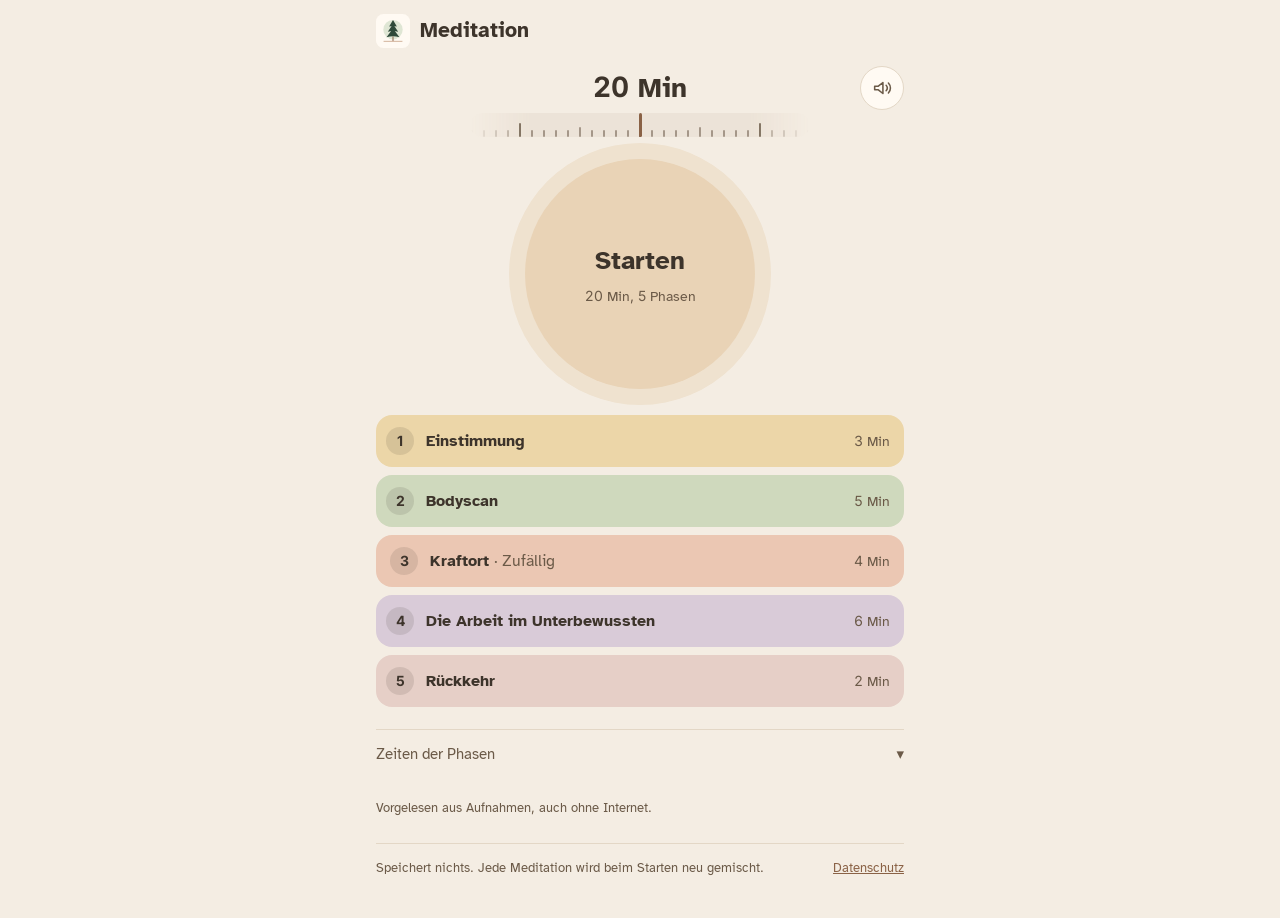
==== commit 8940e8a4: "Kraftort über die Zahl abwählen, ElevenLabs-Export nur über den Knopf - Kraftort: Die Zahl wählt die" ====
--- a/index.html
+++ b/index.html
@@ -17,7 +17,7 @@
 <link rel="preload" href="fonts/AtkinsonHyperlegible-Bold.woff2" as="font" type="font/woff2" crossorigin>
 <link rel="preload" href="fonts/InterZiffern-Regular.woff2" as="font" type="font/woff2" crossorigin>
 <link rel="preload" href="fonts/InterZiffern-Bold.woff2" as="font" type="font/woff2" crossorigin>
-<link rel="stylesheet" href="app.css?v=c49c2e98">
+<link rel="stylesheet" href="app.css?v=3360769a">
 </head>
 <body>
 <div class="wrap">
@@ -128,7 +128,7 @@
         <span class="adm-rec-text" id="admRecText"></span>
         <button class="link" id="admRecBtn" hidden>Jetzt vertonen</button>
         <button class="link" id="admRecStop" hidden>Vertonung abbrechen</button>
-        <a class="link" id="admElText" hidden title="Diese Datei in ElevenLabs Studio hochladen und als eine MP3 exportieren; der Export wird aus dem Download-Ordner von selbst übernommen">Text für ElevenLabs</a>
+        <a class="link" id="admElText" hidden title="Diese Datei in ElevenLabs Studio hochladen und als eine MP3 exportieren, danach „Nach ElevenLabs-Downloads suchen“">Text für ElevenLabs</a>
         <button class="link" id="admElSearch" hidden title="Sucht im Download-Ordner nach dem Export aus ElevenLabs Studio und übernimmt ihn">Nach ElevenLabs-Downloads suchen</button>
       </div>
       <button class="btn sm primary" id="publishBtn">Veröffentlichen</button>
@@ -196,11 +196,11 @@
 <script src="js/aufnahmen.js?v=d3c4027a"></script>
 <script src="js/stimme.js?v=0b24a166"></script>
 <script src="js/meldungen.js?v=7c55a041"></script>
-<script src="js/plan.js?v=9697c613"></script>
+<script src="js/plan.js?v=c6d5388a"></script>
 <script src="js/sitzung.js?v=15b16757"></script>
 <script src="js/klangring.js?v=e7b8ebaf"></script>
-<script src="js/bedienung.js?v=7541e4ad"></script>
-<script src="js/admin.js?v=42a9ed27"></script>
+<script src="js/bedienung.js?v=446d21f7"></script>
+<script src="js/admin.js?v=f0295103"></script>
 <script src="js/start.js?v=bf25bd92"></script>
 </body>
 </html>
--- a/app.css
+++ b/app.css
@@ -182,7 +182,14 @@
   background: var(--surface); color: var(--text); font: inherit; font-size: 15px; cursor: pointer;
 }
 .place.on { background: var(--accent); border-color: var(--accent); color: var(--on-accent, #fff); font-weight: 700; font-synthesis: none; }
-.place-off { border-style: dashed; color: var(--muted); }
+/* Kraftort-Zeile aus zwei Knöpfen: Zahl (ab- und anwählen) und Name (Orte aufklappen), sieht aus wie die anderen */
+.chip-split { cursor: default; padding: 0; grid-template-columns: 50px minmax(0, 1fr); gap: 0; }
+.chip-split .chip-no-btn { width: 44px; height: 44px; margin-left: 6px; border: 0; background-clip: content-box; padding: 8px;
+  color: inherit; font: inherit; font-size: 14px; font-weight: 700; font-synthesis: none; cursor: pointer; }
+.chip-split.off .chip-no-btn { border: 0; background: transparent; outline: 1.5px dashed color-mix(in srgb, var(--muted) 55%, transparent);
+  outline-offset: -9px; }
+.chip-main { display: grid; grid-template-columns: minmax(0, 1fr) auto; align-items: center; gap: 10px; min-height: 52px;
+  padding: 8px 14px 8px 4px; border: 0; background: transparent; color: inherit; font: inherit; text-align: left; cursor: pointer; }
 
 /* ---------- Unten: Zeiten der Phasen zum Aufklappen ---------- */
 .fold { margin-top: 22px; border-top: 1px solid var(--border); }
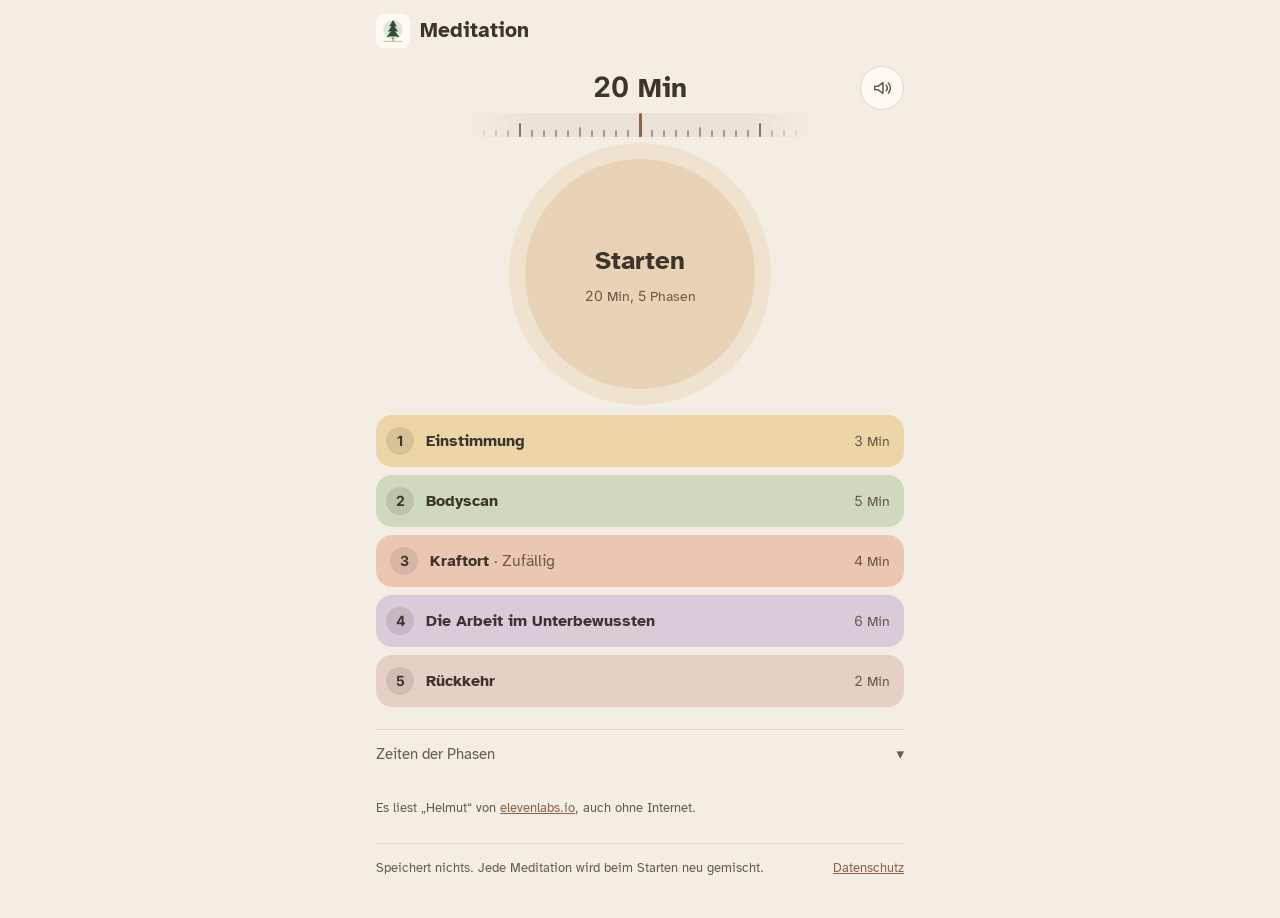
==== commit 85cfc193: "Sprüche und Klänge aktualisiert - Kraftort: Gruppe „Strand“ aktiviert - Kraftort: Gruppe „Wald“ akti" ====
--- a/index.html
+++ b/index.html
@@ -17,7 +17,7 @@
 <link rel="preload" href="fonts/AtkinsonHyperlegible-Bold.woff2" as="font" type="font/woff2" crossorigin>
 <link rel="preload" href="fonts/InterZiffern-Regular.woff2" as="font" type="font/woff2" crossorigin>
 <link rel="preload" href="fonts/InterZiffern-Bold.woff2" as="font" type="font/woff2" crossorigin>
-<link rel="stylesheet" href="app.css?v=3360769a">
+<link rel="stylesheet" href="app.css?v=c59fb162">
 </head>
 <body>
 <div class="wrap">
@@ -96,7 +96,6 @@
     </div>
     <div class="s-center">
       <div class="s-orb" aria-hidden="true"></div>
-      <canvas class="s-ring" id="sRing" aria-hidden="true"></canvas>
       <p class="s-line" id="sLine" aria-live="polite"></p>
     </div>
     <div class="s-bar" id="sBar" aria-hidden="true"></div>
@@ -128,8 +127,6 @@
         <span class="adm-rec-text" id="admRecText"></span>
         <button class="link" id="admRecBtn" hidden>Jetzt vertonen</button>
         <button class="link" id="admRecStop" hidden>Vertonung abbrechen</button>
-        <a class="link" id="admElText" hidden title="Diese Datei in ElevenLabs Studio hochladen und als eine MP3 exportieren, danach „Nach ElevenLabs-Downloads suchen“">Text für ElevenLabs</a>
-        <button class="link" id="admElSearch" hidden title="Sucht im Download-Ordner nach dem Export aus ElevenLabs Studio und übernimmt ihn">Nach ElevenLabs-Downloads suchen</button>
       </div>
       <button class="btn sm primary" id="publishBtn">Veröffentlichen</button>
       <button class="btn sm" id="admClose">Fertig</button>
@@ -191,16 +188,15 @@
 
 <script src="js/phasen.js?v=4a1758aa"></script>
 <script src="js/texte.js?v=fa937935"></script>
-<script src="config.js?v=e29ba6e3"></script>
-<script src="js/zustand.js?v=010f5d0c"></script>
-<script src="js/aufnahmen.js?v=d3c4027a"></script>
-<script src="js/stimme.js?v=0b24a166"></script>
+<script src="config.js?v=ca4a34b3"></script>
+<script src="js/zustand.js?v=d74f7eff"></script>
+<script src="js/aufnahmen.js?v=3f983334"></script>
+<script src="js/stimme.js?v=77154a4c"></script>
 <script src="js/meldungen.js?v=7c55a041"></script>
-<script src="js/plan.js?v=c6d5388a"></script>
-<script src="js/sitzung.js?v=15b16757"></script>
-<script src="js/klangring.js?v=e7b8ebaf"></script>
-<script src="js/bedienung.js?v=446d21f7"></script>
-<script src="js/admin.js?v=f0295103"></script>
+<script src="js/plan.js?v=727a6b85"></script>
+<script src="js/sitzung.js?v=c5b848a1"></script>
+<script src="js/bedienung.js?v=7a5092f0"></script>
+<script src="js/admin.js?v=5ab2ea2a"></script>
 <script src="js/start.js?v=bf25bd92"></script>
 </body>
 </html>
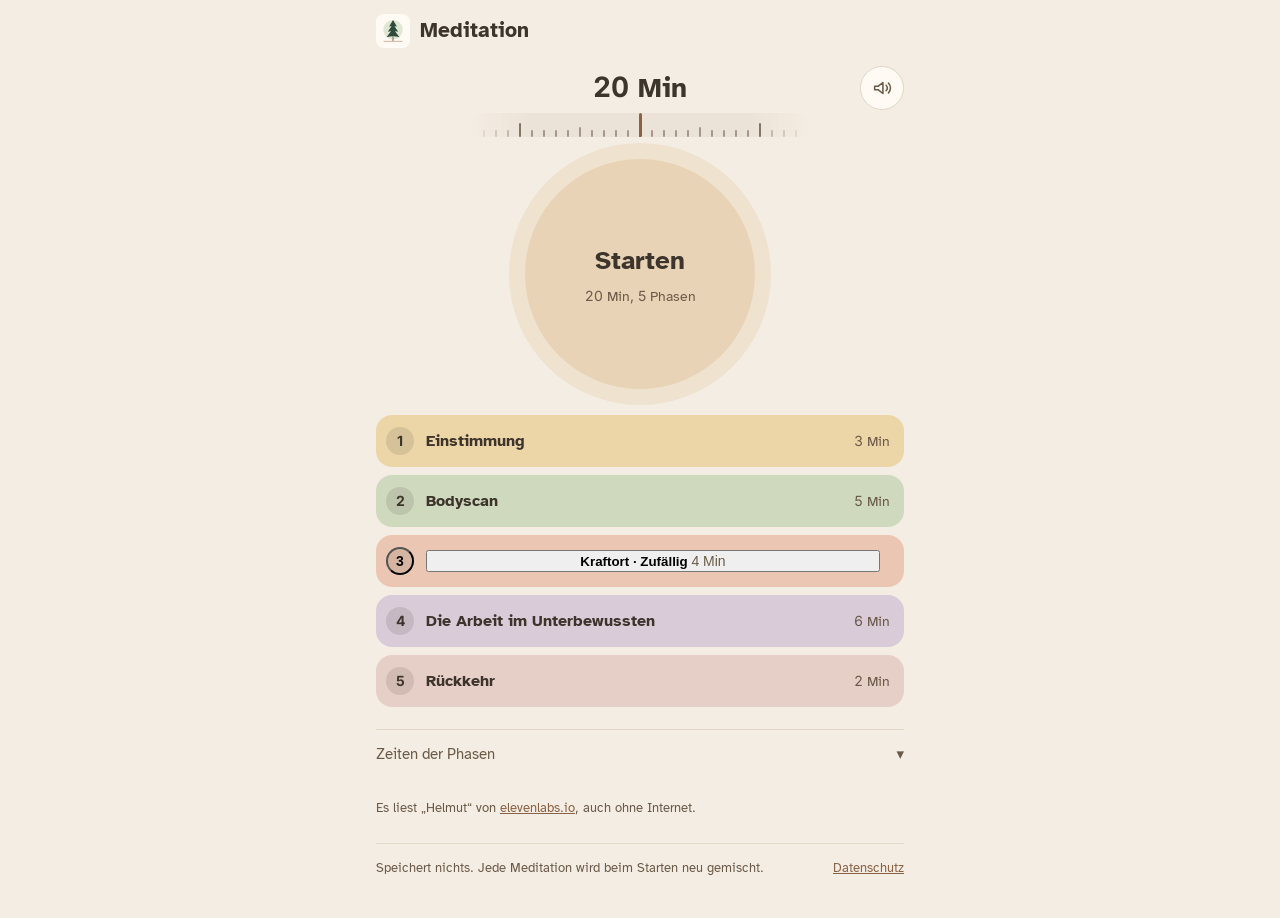
==== commit 59bbb29d: "Stimme „Helmut“ von ElevenLabs, Klangqualität, Satzende (#5) * Admin: Vertonung abbrechen und fortse" ====
--- a/index.html
+++ b/index.html
@@ -17,7 +17,7 @@
 <link rel="preload" href="fonts/AtkinsonHyperlegible-Bold.woff2" as="font" type="font/woff2" crossorigin>
 <link rel="preload" href="fonts/InterZiffern-Regular.woff2" as="font" type="font/woff2" crossorigin>
 <link rel="preload" href="fonts/InterZiffern-Bold.woff2" as="font" type="font/woff2" crossorigin>
-<link rel="stylesheet" href="app.css?v=c59fb162">
+<link rel="stylesheet" href="app.css?v=46e9677b">
 </head>
 <body>
 <div class="wrap">
@@ -191,7 +191,7 @@
 <script src="config.js?v=ca4a34b3"></script>
 <script src="js/zustand.js?v=d74f7eff"></script>
 <script src="js/aufnahmen.js?v=3f983334"></script>
-<script src="js/stimme.js?v=77154a4c"></script>
+<script src="js/stimme.js?v=0ce11e53"></script>
 <script src="js/meldungen.js?v=7c55a041"></script>
 <script src="js/plan.js?v=727a6b85"></script>
 <script src="js/sitzung.js?v=c5b848a1"></script>
--- a/app.css
+++ b/app.css
@@ -174,22 +174,6 @@
 .chip.off { background: transparent; border: 1.5px dashed color-mix(in srgb, var(--muted) 55%, transparent); color: var(--muted); }
 .chip.off .chip-no { background: transparent; border: 1.5px dashed color-mix(in srgb, var(--muted) 55%, transparent); }
 .chip.off .chip-name { font-weight: 400; }
-/* Kraftort-Auswahl (Variante C): Orte als Knöpfe unter der Phase, erst nach Antippen sichtbar */
-.chip-place { font-weight: 400; color: var(--muted); }
-.places { display: flex; flex-wrap: wrap; gap: 8px; margin: -2px 0 4px 40px; }
-.place {
-  min-height: 44px; padding: 6px 16px; border-radius: 22px; border: 1.5px solid color-mix(in srgb, var(--accent) 45%, transparent);
-  background: var(--surface); color: var(--text); font: inherit; font-size: 15px; cursor: pointer;
-}
-.place.on { background: var(--accent); border-color: var(--accent); color: var(--on-accent, #fff); font-weight: 700; font-synthesis: none; }
-/* Kraftort-Zeile aus zwei Knöpfen: Zahl (ab- und anwählen) und Name (Orte aufklappen), sieht aus wie die anderen */
-.chip-split { cursor: default; padding: 0; grid-template-columns: 50px minmax(0, 1fr); gap: 0; }
-.chip-split .chip-no-btn { width: 44px; height: 44px; margin-left: 6px; border: 0; background-clip: content-box; padding: 8px;
-  color: inherit; font: inherit; font-size: 14px; font-weight: 700; font-synthesis: none; cursor: pointer; }
-.chip-split.off .chip-no-btn { border: 0; background: transparent; outline: 1.5px dashed color-mix(in srgb, var(--muted) 55%, transparent);
-  outline-offset: -9px; }
-.chip-main { display: grid; grid-template-columns: minmax(0, 1fr) auto; align-items: center; gap: 10px; min-height: 52px;
-  padding: 8px 14px 8px 4px; border: 0; background: transparent; color: inherit; font: inherit; text-align: left; cursor: pointer; }
 
 /* ---------- Unten: Zeiten der Phasen zum Aufklappen ---------- */
 .fold { margin-top: 22px; border-top: 1px solid var(--border); }
@@ -227,13 +211,12 @@
 /* ---------- Laufende Meditation ----------
    Ganzer Bildschirm, immer dunkel und ruhig. Der Kreis atmet langsam (etwa 6 Atemzüge pro Minute). */
 dialog.session {
-  --s-text: #ece9e2; --s-muted: #a9b8ad; --ct: var(--p1-dark);
+  --s-text: #ece9e2; --s-muted: #a9adbb; --ct: var(--p1-dark);
   width: 100%; height: 100%; max-width: none; max-height: none; margin: 0; padding: 0; border: 0;
-  /* Tannengrün wie im App-Symbol (Wahl des Inhabers, Variante C, Oktober 2026) */
-  background: radial-gradient(120% 90% at 50% 40%, #2f4a3a 0%, #213529 55%, #14211a 100%);
+  background: radial-gradient(120% 90% at 50% 40%, #1d2233 0%, #141826 55%, #0d0f16 100%);
   color: var(--s-text);
 }
-dialog.session::backdrop { background: #14211a; }
+dialog.session::backdrop { background: #0d0f16; }
 .s-wrap {
   height: 100%; display: flex; flex-direction: column; align-items: center;
   padding: max(20px, env(safe-area-inset-top)) 20px max(20px, env(safe-area-inset-bottom));
@@ -249,7 +232,7 @@
 .session .sound-wrap { position: relative; }
 .session .sound-btn { background: rgba(255, 255, 255, .06); border-color: rgba(255, 255, 255, .22); color: var(--s-text); }
 .session .sound-btn.on { background: rgba(255, 255, 255, .16); color: var(--s-text); border-color: rgba(255, 255, 255, .4); }
-.session .sound-menu { background: #22382c; border-color: rgba(255, 255, 255, .14); box-shadow: 0 10px 28px rgba(0, 0, 0, .4); }
+.session .sound-menu { background: #1f2436; border-color: rgba(255, 255, 255, .14); box-shadow: 0 10px 28px rgba(0, 0, 0, .4); }
 .session .sound-menu button { color: var(--s-text); }
 .session .sound-menu button:hover { background: rgba(255, 255, 255, .08); }
 .session .sound-menu button[aria-checked="true"] { color: #e8c9a0; }
@@ -262,11 +245,6 @@
   animation: breathe 10s ease-in-out infinite; transition: background 1.5s;
 }
 @keyframes breathe { 0%, 100% { transform: scale(.82); } 50% { transform: scale(1); } }
-/* Klangring (Variante B des Inhabers): ersetzt den Lichtfleck, atmet wie er; bei „Bewegung reduzieren“ bleibt .s-orb */
-.s-ring { position: absolute; width: min(62vw, 340px); aspect-ratio: 1; display: none; animation: breathe 10s ease-in-out infinite; }
-dialog.session.has-ring .s-ring { display: block; }
-dialog.session.has-ring .s-orb { display: none; }
-dialog.session.paused .s-ring { animation-play-state: paused; }
 dialog.session.paused .s-orb { animation-play-state: paused; }
 .s-line {
   position: relative; max-width: 26ch; margin: 0; text-align: center;
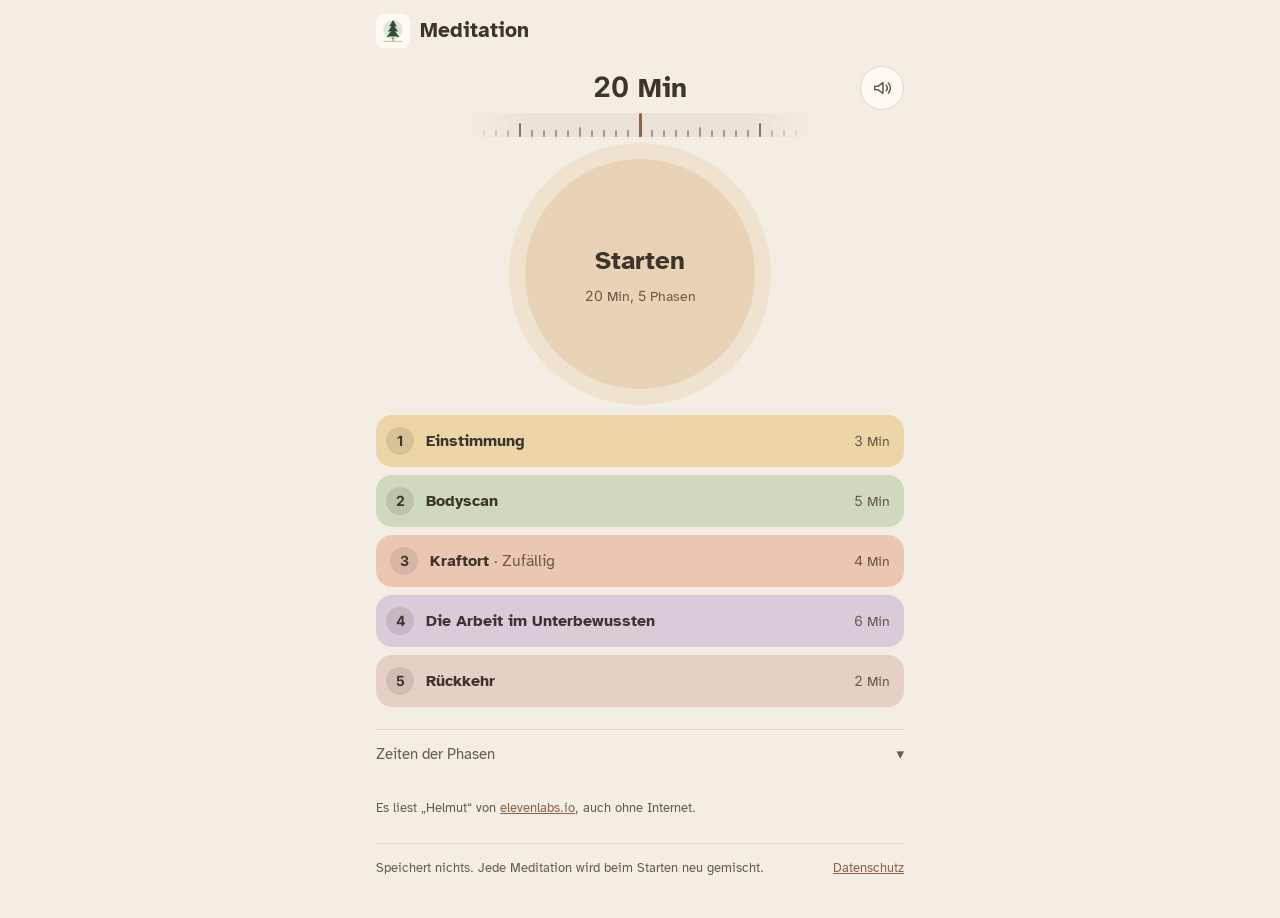
==== commit 98956372: "Admin: Reiter „Veröffentlichen“ mit Ablauf und Fortschritt - Neuer Reiter „Veröffentlichen“ mit der " ====
--- a/index.html
+++ b/index.html
@@ -17,7 +17,7 @@
 <link rel="preload" href="fonts/AtkinsonHyperlegible-Bold.woff2" as="font" type="font/woff2" crossorigin>
 <link rel="preload" href="fonts/InterZiffern-Regular.woff2" as="font" type="font/woff2" crossorigin>
 <link rel="preload" href="fonts/InterZiffern-Bold.woff2" as="font" type="font/woff2" crossorigin>
-<link rel="stylesheet" href="app.css?v=46e9677b">
+<link rel="stylesheet" href="app.css?v=9391f6b7">
 </head>
 <body>
 <div class="wrap">
@@ -96,6 +96,7 @@
     </div>
     <div class="s-center">
       <div class="s-orb" aria-hidden="true"></div>
+      <canvas class="s-ring" id="sRing" aria-hidden="true"></canvas>
       <p class="s-line" id="sLine" aria-live="polite"></p>
     </div>
     <div class="s-bar" id="sBar" aria-hidden="true"></div>
@@ -127,6 +128,9 @@
         <span class="adm-rec-text" id="admRecText"></span>
         <button class="link" id="admRecBtn" hidden>Jetzt vertonen</button>
         <button class="link" id="admRecStop" hidden>Vertonung abbrechen</button>
+        <a class="link" id="admElText" hidden title="Diese Datei in ElevenLabs Studio hochladen und als eine MP3 exportieren, danach „Nach ElevenLabs-Downloads suchen“">Text für ElevenLabs</a>
+        <button class="link" id="admToFlow" hidden data-tab="veroeff">Zum Ablauf ›</button>
+        <button class="link" id="admElSearch" hidden title="Sucht im Download-Ordner nach dem Export aus ElevenLabs Studio und übernimmt ihn">Nach ElevenLabs-Downloads suchen</button>
       </div>
       <button class="btn sm primary" id="publishBtn">Veröffentlichen</button>
       <button class="btn sm" id="admClose">Fertig</button>
@@ -189,14 +193,15 @@
 <script src="js/phasen.js?v=4a1758aa"></script>
 <script src="js/texte.js?v=fa937935"></script>
 <script src="config.js?v=ca4a34b3"></script>
-<script src="js/zustand.js?v=d74f7eff"></script>
+<script src="js/zustand.js?v=010f5d0c"></script>
 <script src="js/aufnahmen.js?v=3f983334"></script>
-<script src="js/stimme.js?v=0ce11e53"></script>
+<script src="js/stimme.js?v=0b24a166"></script>
 <script src="js/meldungen.js?v=7c55a041"></script>
-<script src="js/plan.js?v=727a6b85"></script>
-<script src="js/sitzung.js?v=c5b848a1"></script>
-<script src="js/bedienung.js?v=7a5092f0"></script>
-<script src="js/admin.js?v=5ab2ea2a"></script>
+<script src="js/plan.js?v=c6d5388a"></script>
+<script src="js/sitzung.js?v=15b16757"></script>
+<script src="js/klangring.js?v=0b302aff"></script>
+<script src="js/bedienung.js?v=446d21f7"></script>
+<script src="js/admin.js?v=b0030949"></script>
 <script src="js/start.js?v=bf25bd92"></script>
 </body>
 </html>
--- a/app.css
+++ b/app.css
@@ -174,6 +174,22 @@
 .chip.off { background: transparent; border: 1.5px dashed color-mix(in srgb, var(--muted) 55%, transparent); color: var(--muted); }
 .chip.off .chip-no { background: transparent; border: 1.5px dashed color-mix(in srgb, var(--muted) 55%, transparent); }
 .chip.off .chip-name { font-weight: 400; }
+/* Kraftort-Auswahl (Variante C): Orte als Knöpfe unter der Phase, erst nach Antippen sichtbar */
+.chip-place { font-weight: 400; color: var(--muted); }
+.places { display: flex; flex-wrap: wrap; gap: 8px; margin: -2px 0 4px 40px; }
+.place {
+  min-height: 44px; padding: 6px 16px; border-radius: 22px; border: 1.5px solid color-mix(in srgb, var(--accent) 45%, transparent);
+  background: var(--surface); color: var(--text); font: inherit; font-size: 15px; cursor: pointer;
+}
+.place.on { background: var(--accent); border-color: var(--accent); color: var(--on-accent, #fff); font-weight: 700; font-synthesis: none; }
+/* Kraftort-Zeile aus zwei Knöpfen: Zahl (ab- und anwählen) und Name (Orte aufklappen), sieht aus wie die anderen */
+.chip-split { cursor: default; padding: 0; grid-template-columns: 50px minmax(0, 1fr); gap: 0; }
+.chip-split .chip-no-btn { width: 44px; height: 44px; margin-left: 6px; border: 0; background-clip: content-box; padding: 8px;
+  color: inherit; font: inherit; font-size: 14px; font-weight: 700; font-synthesis: none; cursor: pointer; }
+.chip-split.off .chip-no-btn { border: 0; background: transparent; outline: 1.5px dashed color-mix(in srgb, var(--muted) 55%, transparent);
+  outline-offset: -9px; }
+.chip-main { display: grid; grid-template-columns: minmax(0, 1fr) auto; align-items: center; gap: 10px; min-height: 52px;
+  padding: 8px 14px 8px 4px; border: 0; background: transparent; color: inherit; font: inherit; text-align: left; cursor: pointer; }
 
 /* ---------- Unten: Zeiten der Phasen zum Aufklappen ---------- */
 .fold { margin-top: 22px; border-top: 1px solid var(--border); }
@@ -211,12 +227,13 @@
 /* ---------- Laufende Meditation ----------
    Ganzer Bildschirm, immer dunkel und ruhig. Der Kreis atmet langsam (etwa 6 Atemzüge pro Minute). */
 dialog.session {
-  --s-text: #ece9e2; --s-muted: #a9adbb; --ct: var(--p1-dark);
+  --s-text: #ece9e2; --s-muted: #a9b8ad; --ct: var(--p1-dark);
   width: 100%; height: 100%; max-width: none; max-height: none; margin: 0; padding: 0; border: 0;
-  background: radial-gradient(120% 90% at 50% 40%, #1d2233 0%, #141826 55%, #0d0f16 100%);
+  /* Tannengrün wie im App-Symbol (Wahl des Inhabers, Variante C, Oktober 2026) */
+  background: radial-gradient(120% 90% at 50% 40%, #2f4a3a 0%, #213529 55%, #14211a 100%);
   color: var(--s-text);
 }
-dialog.session::backdrop { background: #0d0f16; }
+dialog.session::backdrop { background: #14211a; }
 .s-wrap {
   height: 100%; display: flex; flex-direction: column; align-items: center;
   padding: max(20px, env(safe-area-inset-top)) 20px max(20px, env(safe-area-inset-bottom));
@@ -232,7 +249,7 @@
 .session .sound-wrap { position: relative; }
 .session .sound-btn { background: rgba(255, 255, 255, .06); border-color: rgba(255, 255, 255, .22); color: var(--s-text); }
 .session .sound-btn.on { background: rgba(255, 255, 255, .16); color: var(--s-text); border-color: rgba(255, 255, 255, .4); }
-.session .sound-menu { background: #1f2436; border-color: rgba(255, 255, 255, .14); box-shadow: 0 10px 28px rgba(0, 0, 0, .4); }
+.session .sound-menu { background: #22382c; border-color: rgba(255, 255, 255, .14); box-shadow: 0 10px 28px rgba(0, 0, 0, .4); }
 .session .sound-menu button { color: var(--s-text); }
 .session .sound-menu button:hover { background: rgba(255, 255, 255, .08); }
 .session .sound-menu button[aria-checked="true"] { color: #e8c9a0; }
@@ -245,6 +262,11 @@
   animation: breathe 10s ease-in-out infinite; transition: background 1.5s;
 }
 @keyframes breathe { 0%, 100% { transform: scale(.82); } 50% { transform: scale(1); } }
+/* Klangring (Variante B des Inhabers): ersetzt den Lichtfleck, atmet wie er; bei „Bewegung reduzieren“ bleibt .s-orb */
+.s-ring { position: absolute; width: min(62vw, 340px); aspect-ratio: 1; display: none; animation: breathe 10s ease-in-out infinite; }
+dialog.session.has-ring .s-ring { display: block; }
+dialog.session.has-ring .s-orb { display: none; }
+dialog.session.paused .s-ring { animation-play-state: paused; }
 dialog.session.paused .s-orb { animation-play-state: paused; }
 .s-line {
   position: relative; max-width: 26ch; margin: 0; text-align: center;
@@ -512,3 +534,25 @@
 .legal a { color: var(--accent); }
 .legal .lead { font-size: 18px; }
 .legal .muted { color: var(--muted); font-size: 14px; margin-top: 24px; }
+
+/* Reiter „Veröffentlichen“ (Variante B des Inhabers): Fortschritt, nächster Schritt, geänderte Sprüche */
+.flow-chips { display: flex; flex-wrap: wrap; align-items: center; gap: 6px; margin: 4px 0 8px; font-size: 14px; }
+.flow-chip { padding: 4px 12px; border-radius: 14px; background: color-mix(in srgb, var(--muted) 14%, transparent); color: var(--muted); }
+.flow-chip.done { background: color-mix(in srgb, #4a7546 18%, transparent); color: var(--text); }
+.flow-chip.now { background: var(--accent); color: var(--on-accent); font-weight: 700; font-synthesis: none; }
+.flow-sep { color: var(--muted); }
+.flow-bar { height: 6px; border-radius: 3px; background: color-mix(in srgb, var(--accent) 16%, transparent); overflow: hidden; margin-bottom: 14px; }
+.flow-bar i { display: block; height: 100%; background: var(--accent); transition: width .4s; }
+.flow-next { padding: 12px 14px; border-radius: 12px; background: var(--accent-soft); margin-bottom: 8px; }
+.flow-next .adm-set-title { margin-top: 0; }
+.flow-acts { display: flex; flex-wrap: wrap; gap: 8px; margin-top: 8px; }
+.flow-acts a.btn { text-decoration: none; display: inline-flex; align-items: center; }
+.flow-howto { margin: 6px 0 0; padding-left: 1.3em; line-height: 1.5; }
+.flow-done { margin: 0; font-weight: 700; font-synthesis: none; color: #4a7546; }
+.flow-ok { color: #4a7546; font-size: 13px; }
+.flow-all { margin: 10px 0; }
+.flow-all summary { cursor: pointer; color: var(--accent); }
+.flow-notes { width: 100%; box-sizing: border-box; font: inherit; font-size: 15px; padding: 8px 10px; border: 1px solid var(--border);
+  border-radius: 10px; background: var(--surface); color: var(--text); resize: vertical; }
+@media (prefers-color-scheme: dark) { .flow-done, .flow-ok { color: #9fcf8f; } }
+.flow-list .adm-row { grid-template-columns: 40px minmax(0, 1fr) auto; }
